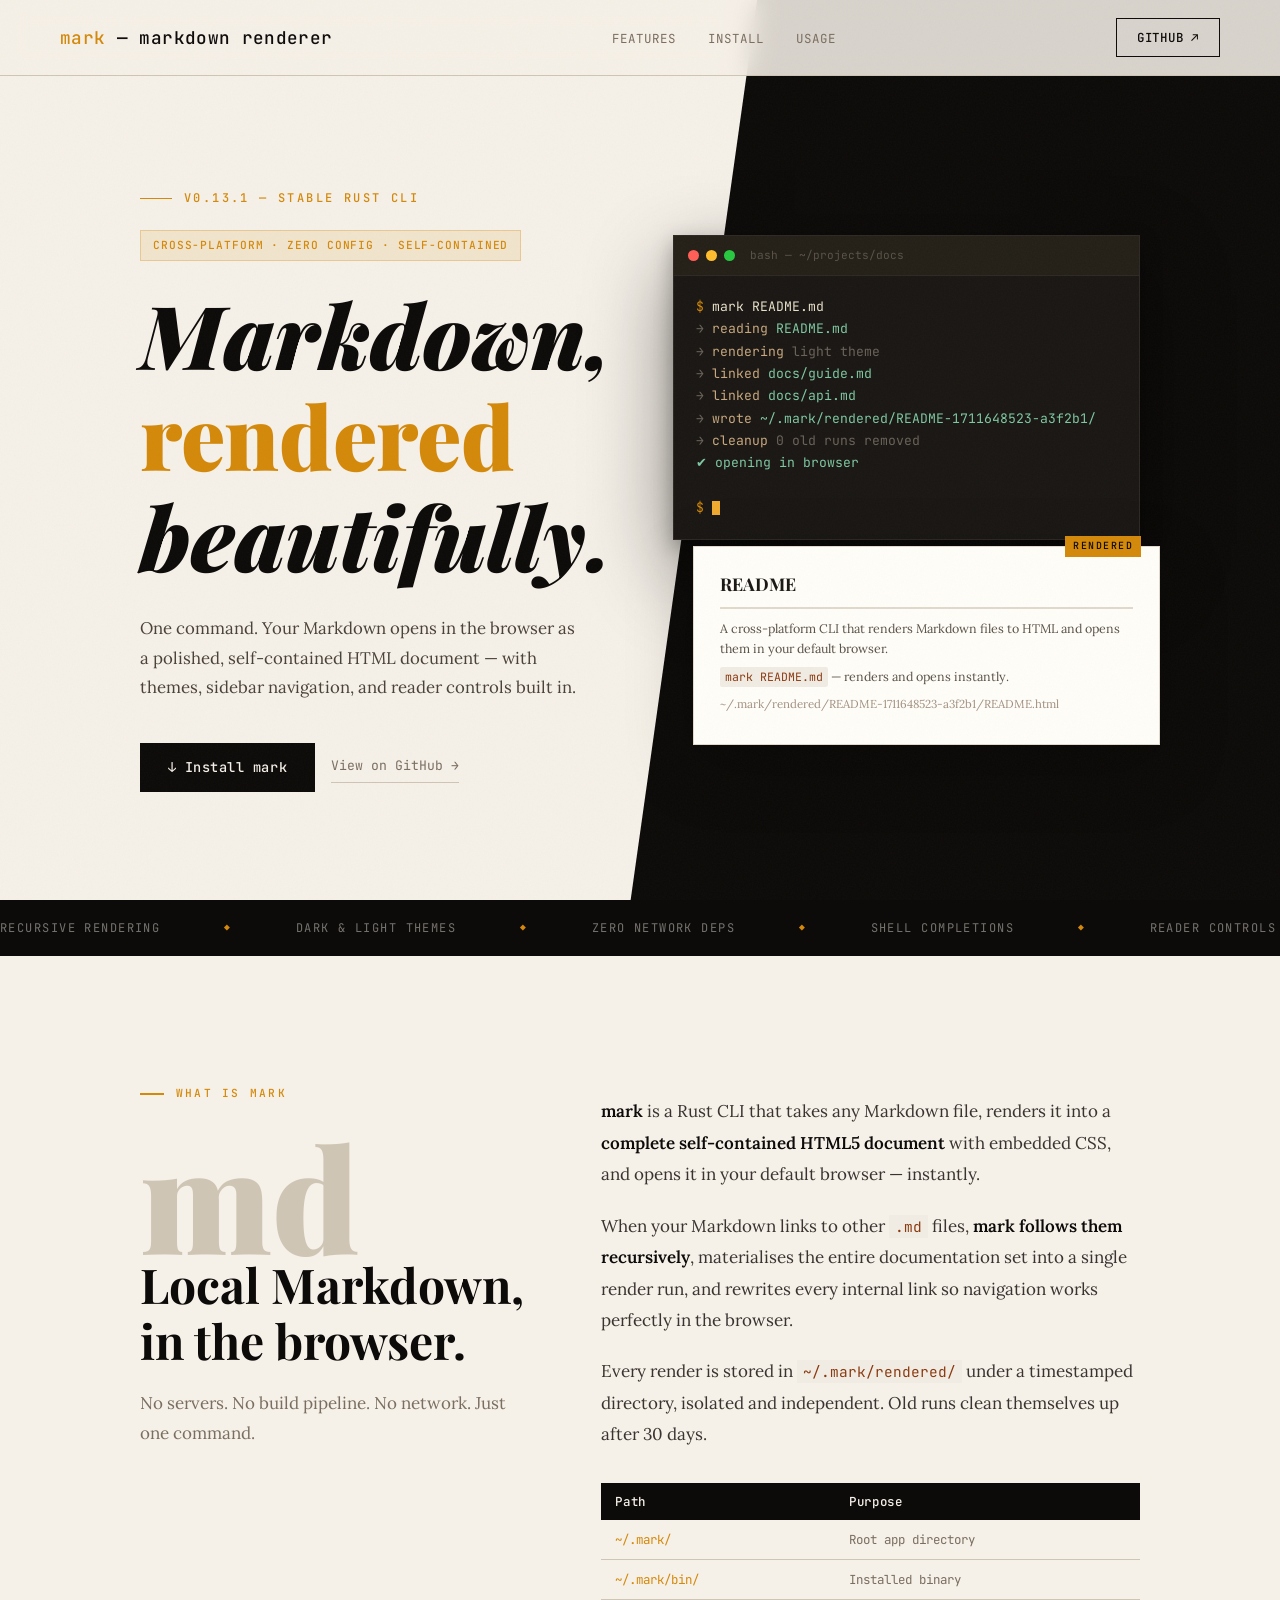
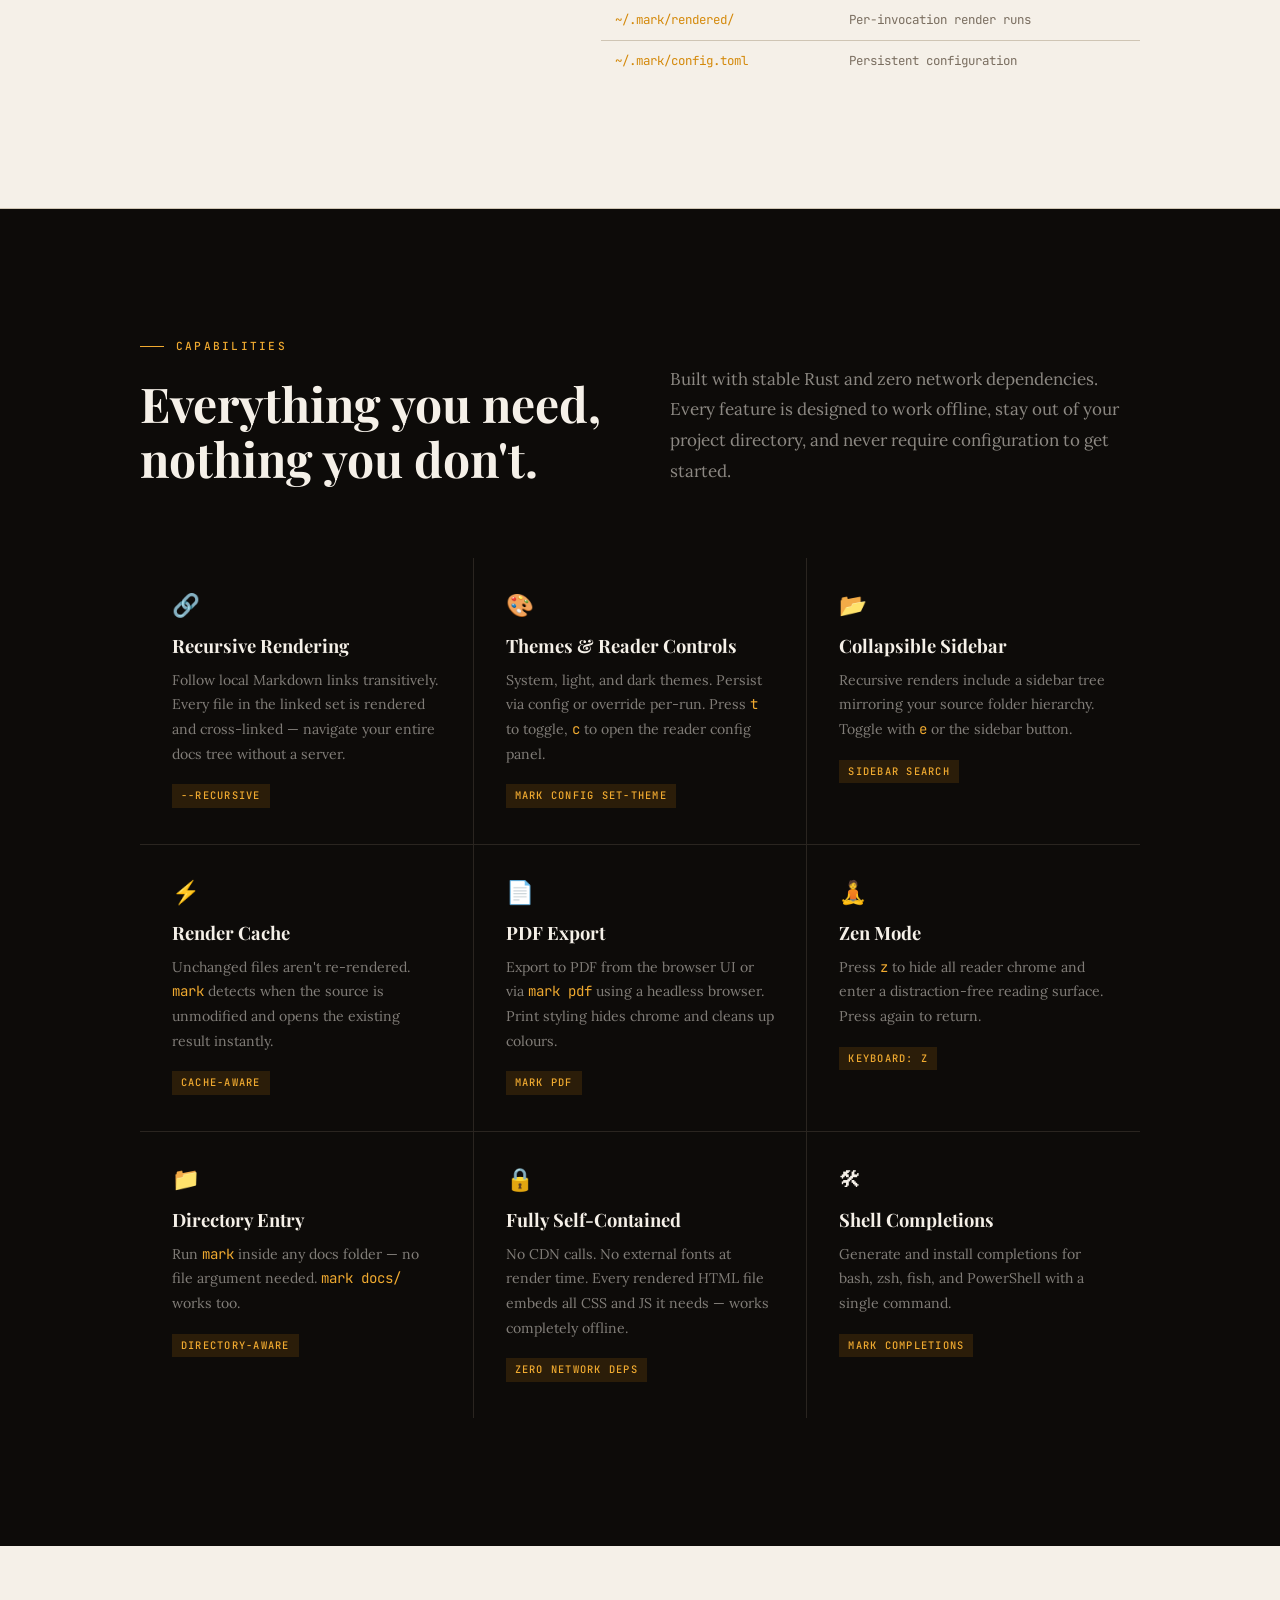
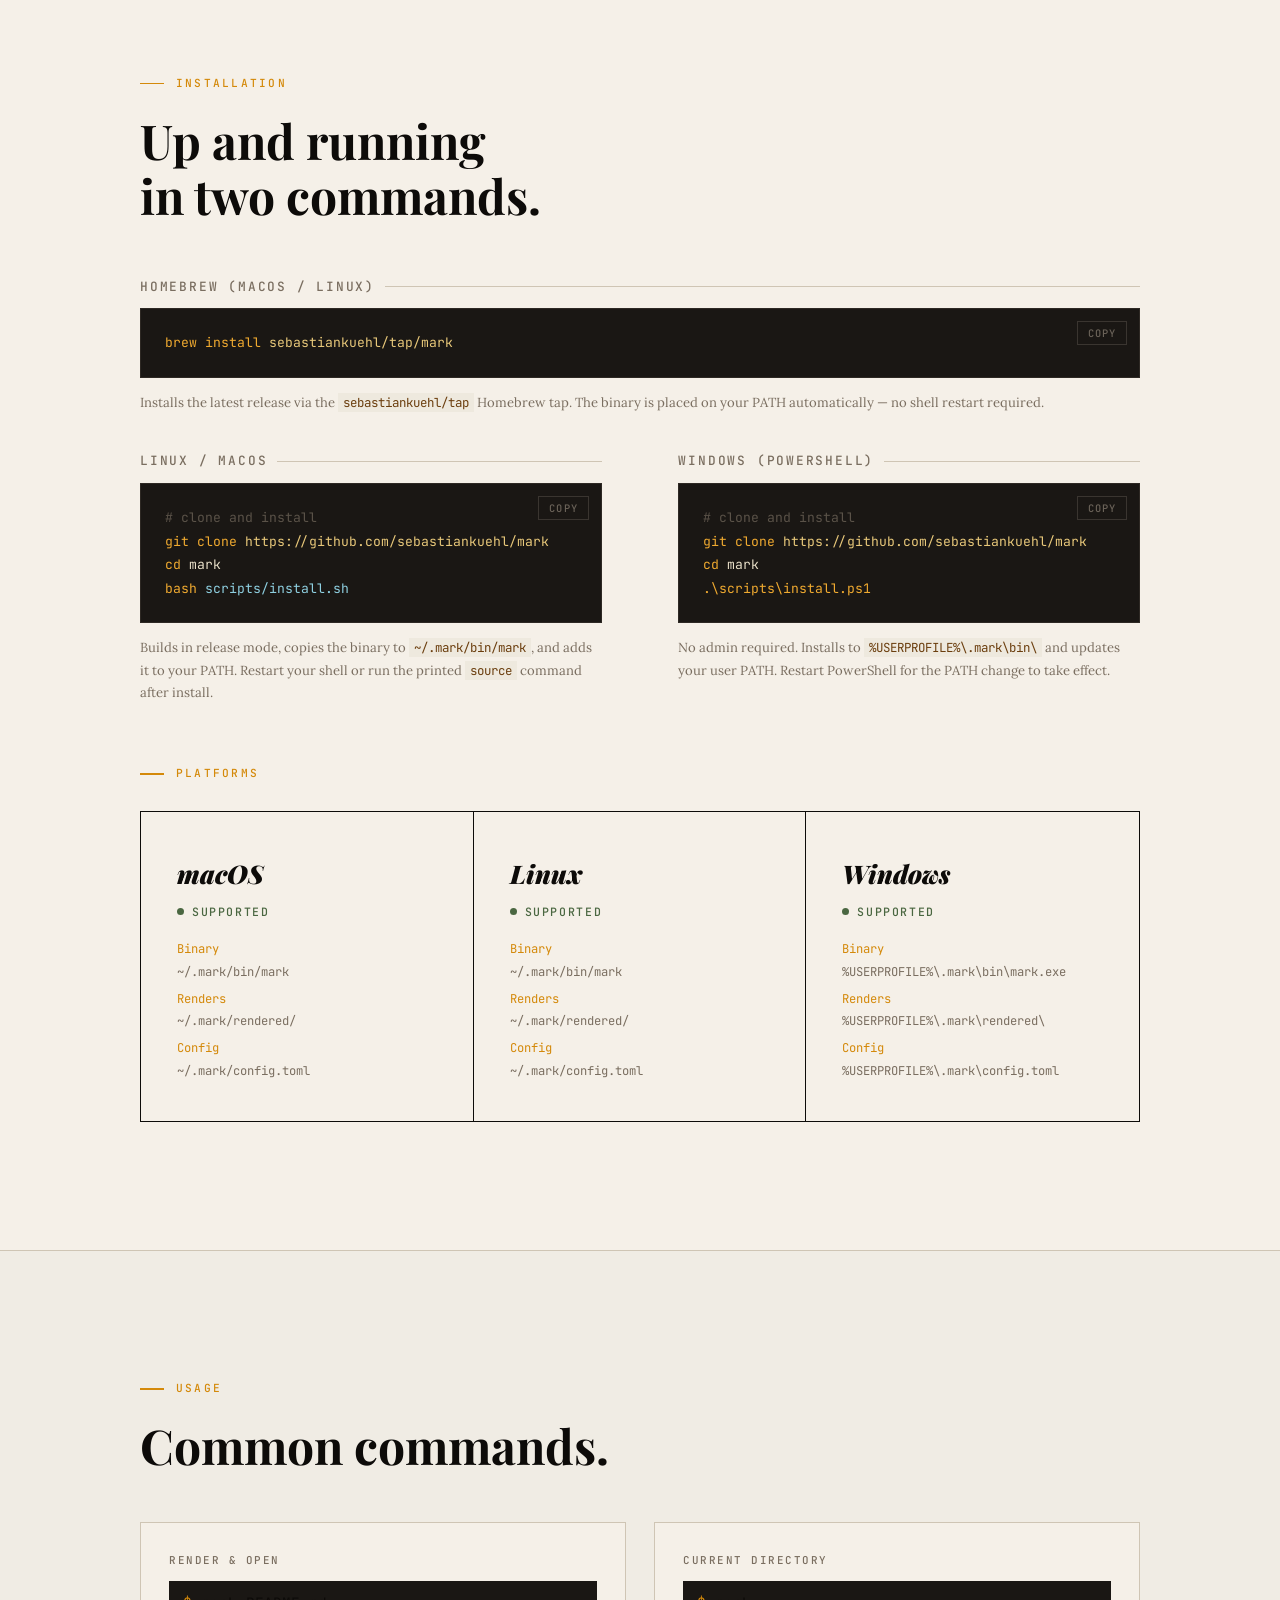
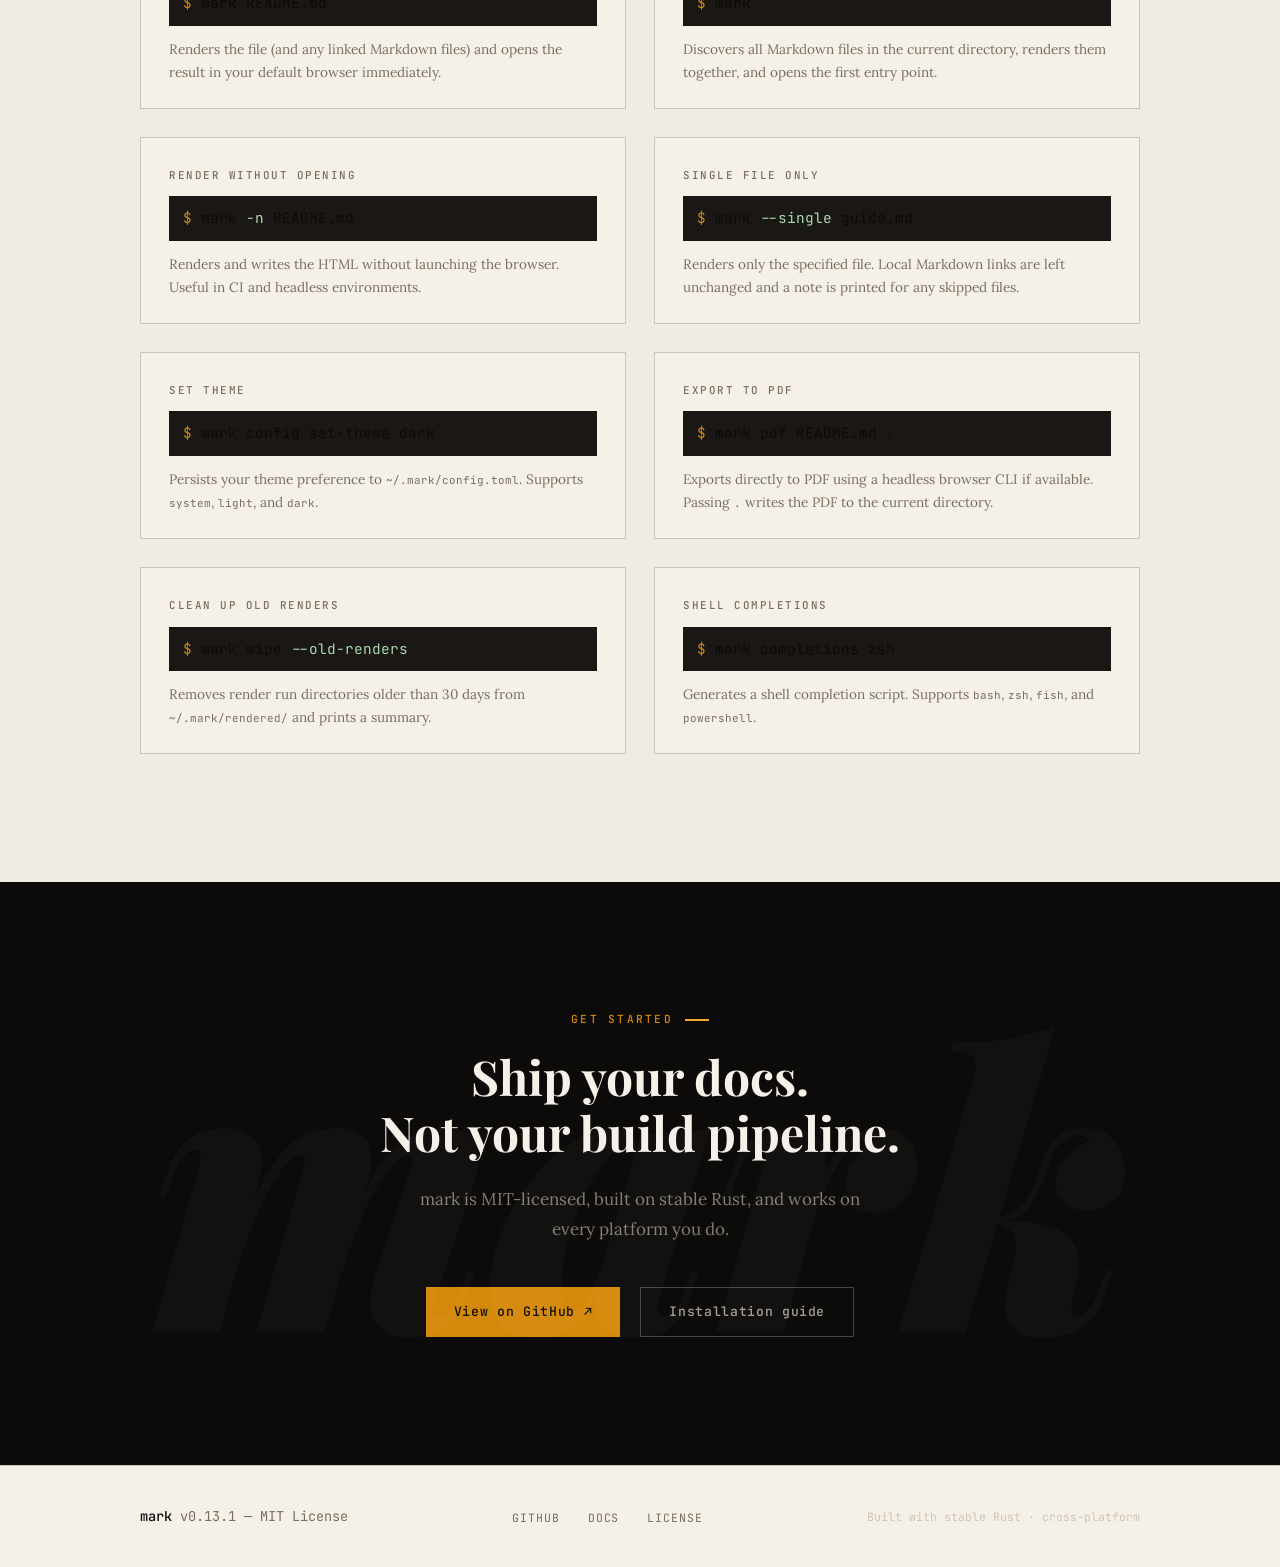
==== index.html @ 4d6d904f "landing: update GitHub username and add Homebrew install option - Replace all nicholasgasior referen" ====
<!DOCTYPE html>
<html lang="en">
<head>
  <meta charset="UTF-8" />
  <meta name="viewport" content="width=device-width, initial-scale=1.0" />
  <title>mark — Markdown rendered beautifully</title>
  <meta name="description" content="A cross-platform CLI that renders Markdown files to self-contained HTML and opens them in your browser. Zero config, zero network, zero friction." />

  <link rel="preconnect" href="https://fonts.googleapis.com" />
  <link rel="preconnect" href="https://fonts.gstatic.com" crossorigin />
  <link href="https://fonts.googleapis.com/css2?family=Playfair+Display:ital,wght@0,400;0,700;0,900;1,400;1,700&family=JetBrains+Mono:wght@300;400;500&family=Lora:ital,wght@0,400;0,500;1,400&display=swap" rel="stylesheet" />

  <style>
    /* ─── Reset & Variables ─────────────────────────────────────── */
    *, *::before, *::after { box-sizing: border-box; margin: 0; padding: 0; }

    :root {
      --ink:      #0d0b09;
      --paper:    #f5f0e8;
      --amber:    #d4890a;
      --amber-lt: #f0aa30;
      --rust:     #c0430c;
      --sage:     #4a6741;
      --muted:    #7a6e60;
      --border:   #cfc5b4;
      --code-bg:  #1a1714;
      --code-fg:  #e8dfc8;

      --font-display: 'Playfair Display', Georgia, serif;
      --font-body:    'Lora', Georgia, serif;
      --font-mono:    'JetBrains Mono', 'Fira Code', monospace;

      --max-w: 1120px;
      --section-gap: clamp(80px, 10vw, 140px);
    }

    html { scroll-behavior: smooth; }

    body {
      background: var(--paper);
      color: var(--ink);
      font-family: var(--font-body);
      font-size: 17px;
      line-height: 1.7;
      overflow-x: hidden;
    }

    /* ─── Grain overlay ─────────────────────────────────────────── */
    body::before {
      content: '';
      position: fixed; inset: 0; z-index: 9999;
      pointer-events: none;
      opacity: .028;
      background-image: url("data:image/svg+xml,%3Csvg xmlns='http://www.w3.org/2000/svg' width='300' height='300'%3E%3Cfilter id='n'%3E%3CfeTurbulence type='fractalNoise' baseFrequency='.65' numOctaves='3' stitchTiles='stitch'/%3E%3C/filter%3E%3Crect width='300' height='300' filter='url(%23n)' opacity='1'/%3E%3C/svg%3E");
      background-repeat: repeat;
    }

    /* ─── Typography ────────────────────────────────────────────── */
    h1,h2,h3,h4 { font-family: var(--font-display); font-weight: 700; line-height: 1.15; }
    h1 { font-size: clamp(3rem, 7vw, 5.5rem); }
    h2 { font-size: clamp(2rem, 4vw, 3rem); }
    h3 { font-size: 1.35rem; font-weight: 700; }

    a { color: var(--amber); text-decoration: none; }
    a:hover { text-decoration: underline; }

    code, pre { font-family: var(--font-mono); }

    /* ─── Layout helpers ────────────────────────────────────────── */
    .container { max-width: var(--max-w); margin: 0 auto; padding: 0 clamp(20px, 5vw, 60px); }
    .section { padding: var(--section-gap) 0; }

    /* ─── NAV ───────────────────────────────────────────────────── */
    nav {
      position: fixed; top: 0; left: 0; right: 0; z-index: 100;
      padding: 18px clamp(20px, 5vw, 60px);
      display: flex; align-items: center; justify-content: space-between;
      background: rgba(245, 240, 232, .88);
      backdrop-filter: blur(12px) saturate(1.4);
      border-bottom: 1px solid var(--border);
      transition: background .3s;
    }

    .nav-brand {
      font-family: var(--font-mono);
      font-size: 1.1rem;
      font-weight: 500;
      color: var(--ink);
      letter-spacing: .02em;
    }
    .nav-brand span { color: var(--amber); }

    .nav-links {
      display: flex; gap: 32px; list-style: none;
    }
    .nav-links a {
      font-family: var(--font-mono);
      font-size: .78rem;
      font-weight: 400;
      color: var(--muted);
      letter-spacing: .08em;
      text-transform: uppercase;
      transition: color .2s;
    }
    .nav-links a:hover { color: var(--ink); text-decoration: none; }

    .nav-cta {
      font-family: var(--font-mono);
      font-size: .78rem;
      font-weight: 500;
      letter-spacing: .06em;
      text-transform: uppercase;
      padding: 8px 20px;
      border: 1.5px solid var(--ink);
      color: var(--ink);
      transition: background .2s, color .2s;
    }
    .nav-cta:hover { background: var(--ink); color: var(--paper); text-decoration: none; }

    /* ─── HERO ──────────────────────────────────────────────────── */
    .hero {
      min-height: 100svh;
      padding-top: 80px;
      display: grid;
      align-items: center;
      position: relative;
      overflow: hidden;
    }

    /* diagonal ink bleed */
    .hero::after {
      content: '';
      position: absolute;
      right: -120px; top: -60px;
      width: 55vw; height: 110%;
      background: var(--ink);
      transform: skewX(-8deg);
      z-index: 0;
    }

    .hero-inner {
      position: relative; z-index: 1;
      display: grid;
      grid-template-columns: 1fr 1fr;
      gap: 60px;
      align-items: center;
    }

    .hero-text { padding: clamp(40px, 6vw, 80px) 0; }

    .hero-eyebrow {
      font-family: var(--font-mono);
      font-size: .75rem;
      font-weight: 500;
      letter-spacing: .2em;
      text-transform: uppercase;
      color: var(--amber);
      margin-bottom: 20px;
      display: flex; align-items: center; gap: 12px;
    }
    .hero-eyebrow::before {
      content: '';
      display: block; width: 32px; height: 1.5px;
      background: var(--amber);
    }

    .hero-title {
      font-weight: 900;
      font-style: italic;
      margin-bottom: 28px;
    }
    .hero-title .accent { color: var(--amber); font-style: normal; }

    .hero-sub {
      font-size: 1.05rem;
      color: #4a4238;
      max-width: 440px;
      margin-bottom: 40px;
      line-height: 1.75;
    }

    .hero-actions { display: flex; gap: 16px; align-items: center; flex-wrap: wrap; }

    .btn-primary {
      display: inline-flex; align-items: center; gap: 8px;
      font-family: var(--font-mono);
      font-size: .85rem;
      font-weight: 500;
      letter-spacing: .04em;
      padding: 13px 28px;
      background: var(--ink);
      color: var(--paper);
      border: none;
      cursor: pointer;
      transition: background .2s, transform .15s;
      text-decoration: none;
    }
    .btn-primary:hover { background: #2a2420; transform: translateY(-1px); text-decoration: none; }

    .btn-secondary {
      font-family: var(--font-mono);
      font-size: .82rem;
      color: var(--muted);
      padding: 4px 0;
      border-bottom: 1px solid var(--border);
      transition: color .2s, border-color .2s;
      text-decoration: none;
    }
    .btn-secondary:hover { color: var(--ink); border-color: var(--ink); text-decoration: none; }

    /* ─── Terminal window ───────────────────────────────────────── */
    .hero-terminal {
      position: relative; z-index: 1;
      display: flex; flex-direction: column;
      gap: 16px;
    }

    .terminal {
      background: var(--code-bg);
      border: 1px solid #2e2924;
      box-shadow: 0 32px 80px rgba(0,0,0,.45), 0 8px 20px rgba(0,0,0,.3);
      overflow: hidden;
    }

    .terminal-bar {
      display: flex; align-items: center; gap: 7px;
      padding: 10px 14px;
      background: #242018;
      border-bottom: 1px solid #2e2924;
    }
    .terminal-dot {
      width: 11px; height: 11px; border-radius: 50%;
    }
    .terminal-dot:nth-child(1) { background: #ff5f57; }
    .terminal-dot:nth-child(2) { background: #febc2e; }
    .terminal-dot:nth-child(3) { background: #28c840; }
    .terminal-title {
      font-family: var(--font-mono);
      font-size: .7rem;
      color: #5a5248;
      margin-left: 8px;
    }

    .terminal-body {
      padding: 20px 22px;
      font-family: var(--font-mono);
      font-size: .82rem;
      line-height: 1.7;
      color: var(--code-fg);
      min-height: 180px;
    }

    .t-prompt { color: var(--amber); }
    .t-cmd    { color: #e8dfc8; }
    .t-path   { color: #7ec8a0; }
    .t-muted  { color: #6a6258; }
    .t-success { color: #7ec8a0; }
    .t-label  { color: #c8a87e; }

    /* typing cursor */
    .cursor {
      display: inline-block;
      width: 8px; height: 14px;
      background: var(--amber-lt);
      vertical-align: middle;
      animation: blink 1.1s step-end infinite;
    }
    @keyframes blink { 0%,100% { opacity: 1; } 50% { opacity: 0; } }

    /* typed text animation */
    .typed-text { overflow: hidden; white-space: nowrap; }
    .line { opacity: 0; animation: fadeLine .35s ease forwards; }

    @keyframes fadeLine {
      from { opacity: 0; transform: translateY(4px); }
      to   { opacity: 1; transform: translateY(0); }
    }

    /* staggered output lines */
    .line:nth-child(1)  { animation-delay: .4s; }
    .line:nth-child(2)  { animation-delay: .9s; }
    .line:nth-child(3)  { animation-delay: 1.5s; }
    .line:nth-child(4)  { animation-delay: 2.0s; }
    .line:nth-child(5)  { animation-delay: 2.5s; }
    .line:nth-child(6)  { animation-delay: 3.1s; }
    .line:nth-child(7)  { animation-delay: 3.6s; }
    .line:nth-child(8)  { animation-delay: 4.0s; }
    .line:nth-child(9)  { animation-delay: 4.5s; }
    .line:nth-child(10) { animation-delay: 5.0s; }

    /* mini rendered preview */
    .preview-card {
      background: #fffdf8;
      border: 1px solid #e0d9cc;
      padding: 22px 26px;
      box-shadow: 0 20px 60px rgba(0,0,0,.25);
      position: relative;
      margin-top: -10px;
      transform: translateX(20px);
    }
    .preview-card::before {
      content: 'RENDERED';
      position: absolute;
      top: -11px; right: 18px;
      font-family: var(--font-mono);
      font-size: .62rem;
      font-weight: 500;
      letter-spacing: .15em;
      background: var(--amber);
      color: var(--ink);
      padding: 2px 8px;
    }
    .preview-h1 { font-family: var(--font-display); font-size: 1.1rem; font-weight: 700; color: #1a1714; border-bottom: 2px solid #e0d9cc; padding-bottom: 8px; margin-bottom: 10px; }
    .preview-p  { font-size: .78rem; color: #5a5248; line-height: 1.6; margin-bottom: 8px; }
    .preview-code { display: inline-block; background: #f0ece4; font-family: var(--font-mono); font-size: .72rem; padding: 1px 5px; color: #8b3a0f; border-radius: 2px; }

    /* ─── BELT ──────────────────────────────────────────────────── */
    .belt {
      background: var(--ink);
      color: var(--paper);
      padding: 18px 0;
      overflow: hidden;
    }
    .belt-track {
      display: flex; gap: 64px;
      animation: scroll 28s linear infinite;
      width: max-content;
    }
    @keyframes scroll { from { transform: translateX(0); } to { transform: translateX(-50%); } }

    .belt-item {
      font-family: var(--font-mono);
      font-size: .75rem;
      font-weight: 400;
      letter-spacing: .12em;
      text-transform: uppercase;
      color: rgba(245,240,232,.45);
      white-space: nowrap;
      display: flex; align-items: center; gap: 64px;
    }
    .belt-item::after {
      content: '◆';
      color: var(--amber);
      font-size: .6rem;
    }

    /* ─── ABOUT ─────────────────────────────────────────────────── */
    .about-grid {
      display: grid;
      grid-template-columns: 5fr 7fr;
      gap: clamp(40px, 6vw, 100px);
      align-items: start;
    }

    .section-label {
      font-family: var(--font-mono);
      font-size: .7rem;
      font-weight: 500;
      letter-spacing: .2em;
      text-transform: uppercase;
      color: var(--amber);
      margin-bottom: 20px;
      display: flex; align-items: center; gap: 12px;
    }
    .section-label::before {
      content: '';
      display: block; width: 24px; height: 1.5px;
      background: var(--amber);
    }

    .about-left .big-number {
      font-family: var(--font-display);
      font-size: clamp(5rem, 12vw, 9rem);
      font-weight: 900;
      line-height: 1;
      color: var(--border);
      margin-bottom: -10px;
    }
    .about-left h2 { margin-bottom: 20px; }
    .about-left p { color: var(--muted); line-height: 1.8; }

    .about-right { padding-top: 12px; }
    .about-right p { margin-bottom: 20px; color: #3a3330; line-height: 1.85; }
    .about-right p:last-child { margin-bottom: 0; }

    .about-right strong { color: var(--ink); font-weight: 600; }

    .paths-table {
      width: 100%;
      border-collapse: collapse;
      font-family: var(--font-mono);
      font-size: .78rem;
      margin-top: 32px;
    }
    .paths-table th {
      text-align: left;
      padding: 8px 14px;
      background: var(--ink);
      color: var(--paper);
      font-weight: 500;
      letter-spacing: .05em;
    }
    .paths-table td {
      padding: 9px 14px;
      border-bottom: 1px solid var(--border);
      color: var(--muted);
    }
    .paths-table td:first-child { color: var(--amber); }
    .paths-table tr:last-child td { border-bottom: none; }

    /* ─── FEATURES ──────────────────────────────────────────────── */
    #features { background: var(--ink); color: var(--paper); }

    #features .section-label { color: var(--amber-lt); }
    #features .section-label::before { background: var(--amber-lt); }

    .features-header {
      display: grid;
      grid-template-columns: 1fr 1fr;
      gap: 60px;
      align-items: end;
      margin-bottom: 72px;
    }
    .features-header h2 { color: var(--paper); }
    .features-header p { color: rgba(245,240,232,.55); line-height: 1.8; }

    .features-grid {
      display: grid;
      grid-template-columns: repeat(3, 1fr);
      gap: 1px;
      background: #2a2520;
    }

    .feature-card {
      background: var(--ink);
      padding: 36px 32px;
      position: relative;
      transition: background .2s;
      cursor: default;
    }
    .feature-card:hover { background: #1a1510; }

    .feature-icon {
      font-size: 1.4rem;
      margin-bottom: 18px;
      display: block;
      line-height: 1;
    }

    .feature-card h3 {
      font-family: var(--font-display);
      font-size: 1.15rem;
      font-weight: 700;
      color: var(--paper);
      margin-bottom: 12px;
    }

    .feature-card p {
      font-size: .88rem;
      color: rgba(245,240,232,.5);
      line-height: 1.75;
    }

    .feature-card .tag {
      display: inline-block;
      margin-top: 18px;
      font-family: var(--font-mono);
      font-size: .65rem;
      font-weight: 500;
      letter-spacing: .12em;
      text-transform: uppercase;
      padding: 3px 9px;
      background: rgba(212, 137, 10, .15);
      color: var(--amber-lt);
    }

    /* ─── INSTALL ───────────────────────────────────────────────── */
    .install-grid {
      display: grid;
      grid-template-columns: 1fr 1fr;
      gap: clamp(40px, 6vw, 80px);
    }

    .install-block h3 {
      font-family: var(--font-mono);
      font-size: .8rem;
      font-weight: 500;
      letter-spacing: .14em;
      text-transform: uppercase;
      color: var(--muted);
      margin-bottom: 14px;
      display: flex; align-items: center; gap: 10px;
    }
    .install-block h3::after {
      content: '';
      flex: 1; height: 1px;
      background: var(--border);
    }

    .code-block {
      background: var(--code-bg);
      border: 1px solid #2e2924;
      padding: 22px 24px;
      overflow-x: auto;
      position: relative;
    }

    .code-block pre {
      font-size: .82rem;
      line-height: 1.8;
      color: var(--code-fg);
    }

    .code-block .cb-comment { color: #5a5248; }
    .code-block .cb-cmd     { color: var(--amber-lt); }
    .code-block .cb-flag    { color: #a8d8b0; }
    .code-block .cb-path    { color: #8ecfe0; }
    .code-block .cb-str     { color: #e8c87a; }

    .copy-btn {
      position: absolute;
      top: 12px; right: 12px;
      font-family: var(--font-mono);
      font-size: .65rem;
      font-weight: 500;
      letter-spacing: .1em;
      text-transform: uppercase;
      padding: 4px 10px;
      background: transparent;
      border: 1px solid #3a3530;
      color: #6a6258;
      cursor: pointer;
      transition: border-color .2s, color .2s;
    }
    .copy-btn:hover { border-color: var(--amber); color: var(--amber-lt); }
    .copy-btn.copied { border-color: #7ec8a0; color: #7ec8a0; }

    .install-note {
      margin-top: 14px;
      font-size: .82rem;
      color: var(--muted);
      line-height: 1.7;
    }
    .install-note code { background: #eee9de; padding: 1px 5px; font-size: .78rem; color: #6b3e0e; }

    /* ─── USAGE ─────────────────────────────────────────────────── */
    #usage { background: #f0ece4; }

    .usage-grid {
      display: grid;
      grid-template-columns: repeat(2, 1fr);
      gap: 28px;
    }

    .usage-card {
      background: var(--paper);
      border: 1px solid var(--border);
      padding: 28px 28px 24px;
    }

    .usage-card .usage-label {
      font-family: var(--font-mono);
      font-size: .68rem;
      font-weight: 500;
      letter-spacing: .14em;
      text-transform: uppercase;
      color: var(--muted);
      margin-bottom: 12px;
    }

    .usage-card .cmd {
      font-family: var(--font-mono);
      font-size: .9rem;
      color: var(--ink);
      background: var(--code-bg);
      padding: 10px 14px;
      margin-bottom: 12px;
      display: block;
    }
    .usage-card .cmd .prompt { color: var(--amber); }
    .usage-card .cmd .flag   { color: #a8d8b0; }

    .usage-card p {
      font-size: .85rem;
      color: var(--muted);
      line-height: 1.7;
    }

    /* ─── PLATFORM ──────────────────────────────────────────────── */
    .platforms {
      display: grid;
      grid-template-columns: repeat(3, 1fr);
      gap: 0;
      border: 1.5px solid var(--ink);
    }

    .platform-cell {
      padding: 40px 36px;
      border-right: 1.5px solid var(--ink);
      position: relative;
    }
    .platform-cell:last-child { border-right: none; }

    .platform-os {
      font-family: var(--font-display);
      font-size: 1.6rem;
      font-weight: 900;
      font-style: italic;
      color: var(--ink);
      margin-bottom: 6px;
    }

    .platform-status {
      font-family: var(--font-mono);
      font-size: .72rem;
      font-weight: 500;
      letter-spacing: .14em;
      text-transform: uppercase;
      color: var(--sage);
      display: flex; align-items: center; gap: 8px;
      margin-bottom: 18px;
    }
    .platform-status::before {
      content: '';
      width: 7px; height: 7px; border-radius: 50%;
      background: var(--sage);
      flex-shrink: 0;
    }

    .platform-path {
      font-family: var(--font-mono);
      font-size: .76rem;
      color: var(--muted);
      line-height: 1.7;
    }
    .platform-path span { display: block; color: var(--amber); margin-bottom: 2px; }

    /* ─── CTA ───────────────────────────────────────────────────── */
    .cta-section {
      background: var(--ink);
      color: var(--paper);
      text-align: center;
      padding: var(--section-gap) 0;
      position: relative;
      overflow: hidden;
    }

    .cta-section::before {
      content: 'mark';
      position: absolute;
      font-family: var(--font-display);
      font-size: 30vw;
      font-weight: 900;
      font-style: italic;
      color: rgba(255,255,255,.025);
      top: 50%; left: 50%;
      transform: translate(-50%, -50%);
      white-space: nowrap;
      pointer-events: none;
    }

    .cta-section .section-label { justify-content: center; }
    .cta-section .section-label::before { display: none; }
    .cta-section .section-label::after {
      content: '';
      display: block; width: 24px; height: 1.5px;
      background: var(--amber-lt);
    }

    .cta-section h2 {
      color: var(--paper);
      margin: 20px auto 24px;
      max-width: 700px;
    }

    .cta-section p {
      color: rgba(245,240,232,.5);
      max-width: 480px;
      margin: 0 auto 42px;
      line-height: 1.8;
    }

    .cta-buttons { display: flex; justify-content: center; gap: 20px; flex-wrap: wrap; }

    .btn-outline-lt {
      display: inline-flex; align-items: center; gap: 8px;
      font-family: var(--font-mono);
      font-size: .82rem;
      font-weight: 500;
      letter-spacing: .05em;
      padding: 13px 28px;
      border: 1.5px solid rgba(245,240,232,.25);
      color: rgba(245,240,232,.65);
      transition: border-color .2s, color .2s;
      text-decoration: none;
    }
    .btn-outline-lt:hover { border-color: var(--paper); color: var(--paper); text-decoration: none; }

    .btn-amber {
      display: inline-flex; align-items: center; gap: 8px;
      font-family: var(--font-mono);
      font-size: .82rem;
      font-weight: 500;
      letter-spacing: .05em;
      padding: 13px 28px;
      background: var(--amber);
      color: var(--ink);
      transition: background .2s;
      text-decoration: none;
    }
    .btn-amber:hover { background: var(--amber-lt); text-decoration: none; }

    /* ─── FOOTER ────────────────────────────────────────────────── */
    footer {
      border-top: 1px solid var(--border);
      padding: 36px 0;
    }

    .footer-inner {
      display: flex; align-items: center; justify-content: space-between;
      flex-wrap: wrap; gap: 16px;
    }

    .footer-brand {
      font-family: var(--font-mono);
      font-size: .85rem;
      color: var(--muted);
    }
    .footer-brand strong {
      color: var(--ink); font-weight: 500;
    }

    .footer-links {
      display: flex; gap: 28px; list-style: none;
    }
    .footer-links a {
      font-family: var(--font-mono);
      font-size: .72rem;
      color: var(--muted);
      letter-spacing: .08em;
      text-transform: uppercase;
      transition: color .2s;
    }
    .footer-links a:hover { color: var(--ink); text-decoration: none; }

    .footer-meta {
      font-family: var(--font-mono);
      font-size: .72rem;
      color: var(--border);
    }

    /* ─── Version badge ─────────────────────────────────────────── */
    .version-badge {
      display: inline-flex; align-items: center; gap: 6px;
      font-family: var(--font-mono);
      font-size: .7rem;
      font-weight: 500;
      letter-spacing: .08em;
      text-transform: uppercase;
      padding: 5px 12px;
      background: rgba(212, 137, 10, .12);
      border: 1px solid rgba(212, 137, 10, .3);
      color: var(--amber);
      margin-bottom: 22px;
      display: inline-block;
    }

    /* ─── Divider ───────────────────────────────────────────────── */
    .section-divider {
      border: none;
      border-top: 1px solid var(--border);
      margin: 0;
    }

    /* ─── Scroll animations ─────────────────────────────────────── */
    .reveal {
      opacity: 0;
      transform: translateY(28px);
      transition: opacity .65s ease, transform .65s ease;
    }
    .reveal.visible {
      opacity: 1;
      transform: none;
    }

    /* ─── Responsive ────────────────────────────────────────────── */
    @media (max-width: 900px) {
      .hero::after { display: none; }
      .hero-inner { grid-template-columns: 1fr; }
      .hero-terminal { order: -1; }
      .features-header { grid-template-columns: 1fr; }
      .features-grid { grid-template-columns: 1fr 1fr; }
      .install-grid { grid-template-columns: 1fr; }
      .usage-grid { grid-template-columns: 1fr; }
      .platforms { grid-template-columns: 1fr; }
      .platform-cell { border-right: none; border-bottom: 1.5px solid var(--ink); }
      .platform-cell:last-child { border-bottom: none; }
      .about-grid { grid-template-columns: 1fr; }
      .footer-inner { flex-direction: column; align-items: flex-start; }
    }
    @media (max-width: 640px) {
      .features-grid { grid-template-columns: 1fr; }
      .nav-links { display: none; }
      .hero-title { font-style: normal; }
    }
  </style>
</head>

<body>

  <!-- NAV -->
  <nav>
    <div class="nav-brand"><span>mark</span> — markdown renderer</div>
    <ul class="nav-links">
      <li><a href="#features">Features</a></li>
      <li><a href="#install">Install</a></li>
      <li><a href="#usage">Usage</a></li>
    </ul>
    <a href="https://github.com/sebastiankuehl/mark" class="nav-cta">GitHub ↗</a>
  </nav>

  <!-- HERO -->
  <header class="hero">
    <div class="container">
      <div class="hero-inner">

        <div class="hero-text">
          <div class="hero-eyebrow">v0.13.1 — stable rust cli</div>
          <div class="version-badge">cross-platform · zero config · self-contained</div>
          <h1 class="hero-title">
            Markdown,<br/>
            <span class="accent">rendered</span><br/>
            beautifully.
          </h1>
          <p class="hero-sub">
            One command. Your Markdown opens in the browser as a polished, self-contained HTML document — with themes, sidebar navigation, and reader controls built in.
          </p>
          <div class="hero-actions">
            <a href="#install" class="btn-primary">
              <span>↓</span> Install mark
            </a>
            <a href="https://github.com/sebastiankuehl/mark" class="btn-secondary">View on GitHub →</a>
          </div>
        </div>

        <div class="hero-terminal">
          <div class="terminal">
            <div class="terminal-bar">
              <div class="terminal-dot"></div>
              <div class="terminal-dot"></div>
              <div class="terminal-dot"></div>
              <span class="terminal-title">bash — ~/projects/docs</span>
            </div>
            <div class="terminal-body">
              <div class="line"><span class="t-prompt">$</span> <span class="t-cmd">mark README.md</span></div>
              <div class="line"><span class="t-muted">  →</span> <span class="t-label">reading</span>  <span class="t-path">README.md</span></div>
              <div class="line"><span class="t-muted">  →</span> <span class="t-label">rendering</span> <span class="t-muted">light theme</span></div>
              <div class="line"><span class="t-muted">  →</span> <span class="t-label">linked</span>   <span class="t-path">docs/guide.md</span></div>
              <div class="line"><span class="t-muted">  →</span> <span class="t-label">linked</span>   <span class="t-path">docs/api.md</span></div>
              <div class="line"><span class="t-muted">  →</span> <span class="t-label">wrote</span>    <span class="t-path">~/.mark/rendered/README-1711648523-a3f2b1/</span></div>
              <div class="line"><span class="t-muted">  →</span> <span class="t-label">cleanup</span>  <span class="t-muted">0 old runs removed</span></div>
              <div class="line"><span class="t-success">  ✔ opening in browser</span></div>
              <div class="line">&nbsp;</div>
              <div class="line"><span class="t-prompt">$</span> <span class="cursor"></span></div>
            </div>
          </div>

          <div class="preview-card">
            <div class="preview-h1">README</div>
            <div class="preview-p">A cross-platform CLI that renders Markdown files to HTML and opens them in your default browser.</div>
            <div class="preview-p"><span class="preview-code">mark README.md</span> — renders and opens instantly.</div>
            <div class="preview-p" style="color:#a09080;font-size:.72rem;">~/.mark/rendered/README-1711648523-a3f2b1/README.html</div>
          </div>
        </div>

      </div>
    </div>
  </header>

  <!-- BELT -->
  <div class="belt" aria-hidden="true">
    <div class="belt-track">
      <span class="belt-item">Recursive rendering</span>
      <span class="belt-item">Dark &amp; light themes</span>
      <span class="belt-item">Zero network deps</span>
      <span class="belt-item">Shell completions</span>
      <span class="belt-item">Reader controls</span>
      <span class="belt-item">PDF export</span>
      <span class="belt-item">Sidebar navigation</span>
      <span class="belt-item">Render cache</span>
      <span class="belt-item">Zen mode</span>
      <span class="belt-item">Linux · macOS · Windows</span>
      <!-- duplicate for seamless loop -->
      <span class="belt-item">Recursive rendering</span>
      <span class="belt-item">Dark &amp; light themes</span>
      <span class="belt-item">Zero network deps</span>
      <span class="belt-item">Shell completions</span>
      <span class="belt-item">Reader controls</span>
      <span class="belt-item">PDF export</span>
      <span class="belt-item">Sidebar navigation</span>
      <span class="belt-item">Render cache</span>
      <span class="belt-item">Zen mode</span>
      <span class="belt-item">Linux · macOS · Windows</span>
    </div>
  </div>

  <!-- ABOUT -->
  <section class="section">
    <div class="container">
      <div class="about-grid reveal">
        <div class="about-left">
          <div class="section-label">What is mark</div>
          <div class="big-number">md</div>
          <h2>Local Markdown,<br/>in the browser.</h2>
          <p>No servers. No build pipeline. No network. Just one command.</p>
        </div>
        <div class="about-right">
          <p>
            <strong>mark</strong> is a Rust CLI that takes any Markdown file, renders it into a <strong>complete self-contained HTML5 document</strong> with embedded CSS, and opens it in your default browser — instantly.
          </p>
          <p>
            When your Markdown links to other <code style="background:#f0ece4;padding:2px 6px;font-family:var(--font-mono);font-size:.85em;color:#8b3a0f;">.md</code> files, <strong>mark follows them recursively</strong>, materialises the entire documentation set into a single render run, and rewrites every internal link so navigation works perfectly in the browser.
          </p>
          <p>
            Every render is stored in <code style="background:#f0ece4;padding:2px 6px;font-family:var(--font-mono);font-size:.85em;color:#8b3a0f;">~/.mark/rendered/</code> under a timestamped directory, isolated and independent. Old runs clean themselves up after 30 days.
          </p>

          <table class="paths-table" style="margin-top:32px;">
            <thead>
              <tr><th>Path</th><th>Purpose</th></tr>
            </thead>
            <tbody>
              <tr><td>~/.mark/</td><td>Root app directory</td></tr>
              <tr><td>~/.mark/bin/</td><td>Installed binary</td></tr>
              <tr><td>~/.mark/rendered/</td><td>Per-invocation render runs</td></tr>
              <tr><td>~/.mark/config.toml</td><td>Persistent configuration</td></tr>
            </tbody>
          </table>
        </div>
      </div>
    </div>
  </section>

  <hr class="section-divider" />

  <!-- FEATURES -->
  <section class="section" id="features">
    <div class="container">
      <div class="features-header reveal">
        <div>
          <div class="section-label">Capabilities</div>
          <h2>Everything you need,<br/>nothing you don't.</h2>
        </div>
        <p>
          Built with stable Rust and zero network dependencies. Every feature is designed to work offline, stay out of your project directory, and never require configuration to get started.
        </p>
      </div>

      <div class="features-grid reveal">
        <div class="feature-card">
          <span class="feature-icon">🔗</span>
          <h3>Recursive Rendering</h3>
          <p>Follow local Markdown links transitively. Every file in the linked set is rendered and cross-linked — navigate your entire docs tree without a server.</p>
          <span class="tag">--recursive</span>
        </div>
        <div class="feature-card">
          <span class="feature-icon">🎨</span>
          <h3>Themes &amp; Reader Controls</h3>
          <p>System, light, and dark themes. Persist via config or override per-run. Press <code style="color:var(--amber-lt);font-family:var(--font-mono);">t</code> to toggle, <code style="color:var(--amber-lt);font-family:var(--font-mono);">c</code> to open the reader config panel.</p>
          <span class="tag">mark config set-theme</span>
        </div>
        <div class="feature-card">
          <span class="feature-icon">📂</span>
          <h3>Collapsible Sidebar</h3>
          <p>Recursive renders include a sidebar tree mirroring your source folder hierarchy. Toggle with <code style="color:var(--amber-lt);font-family:var(--font-mono);">e</code> or the sidebar button.</p>
          <span class="tag">sidebar search</span>
        </div>
        <div class="feature-card">
          <span class="feature-icon">⚡</span>
          <h3>Render Cache</h3>
          <p>Unchanged files aren't re-rendered. <code style="color:var(--amber-lt);font-family:var(--font-mono);">mark</code> detects when the source is unmodified and opens the existing result instantly.</p>
          <span class="tag">cache-aware</span>
        </div>
        <div class="feature-card">
          <span class="feature-icon">📄</span>
          <h3>PDF Export</h3>
          <p>Export to PDF from the browser UI or via <code style="color:var(--amber-lt);font-family:var(--font-mono);">mark pdf</code> using a headless browser. Print styling hides chrome and cleans up colours.</p>
          <span class="tag">mark pdf</span>
        </div>
        <div class="feature-card">
          <span class="feature-icon">🧘</span>
          <h3>Zen Mode</h3>
          <p>Press <code style="color:var(--amber-lt);font-family:var(--font-mono);">z</code> to hide all reader chrome and enter a distraction-free reading surface. Press again to return.</p>
          <span class="tag">keyboard: z</span>
        </div>
        <div class="feature-card">
          <span class="feature-icon">📁</span>
          <h3>Directory Entry</h3>
          <p>Run <code style="color:var(--amber-lt);font-family:var(--font-mono);">mark</code> inside any docs folder — no file argument needed. <code style="color:var(--amber-lt);font-family:var(--font-mono);">mark docs/</code> works too.</p>
          <span class="tag">directory-aware</span>
        </div>
        <div class="feature-card">
          <span class="feature-icon">🔒</span>
          <h3>Fully Self-Contained</h3>
          <p>No CDN calls. No external fonts at render time. Every rendered HTML file embeds all CSS and JS it needs — works completely offline.</p>
          <span class="tag">zero network deps</span>
        </div>
        <div class="feature-card">
          <span class="feature-icon">🛠</span>
          <h3>Shell Completions</h3>
          <p>Generate and install completions for bash, zsh, fish, and PowerShell with a single command.</p>
          <span class="tag">mark completions</span>
        </div>
      </div>
    </div>
  </section>

  <!-- INSTALL -->
  <section class="section" id="install">
    <div class="container">
      <div class="section-label reveal">Installation</div>
      <h2 style="margin-bottom:56px;" class="reveal">Up and running<br/>in two commands.</h2>

      <!-- Homebrew -->
      <div class="install-block reveal" style="margin-bottom:40px;">
        <h3>Homebrew (macOS / Linux)</h3>
        <div class="code-block">
          <button class="copy-btn" data-copy="brew install sebastiankuehl/tap/mark">Copy</button>
          <pre><span class="cb-cmd">brew install</span> <span class="cb-str">sebastiankuehl/tap/mark</span></pre>
        </div>
        <p class="install-note">
          Installs the latest release via the <code>sebastiankuehl/tap</code> Homebrew tap. The binary is placed on your PATH automatically — no shell restart required.
        </p>
      </div>

      <div class="install-grid reveal">
        <div class="install-block">
          <h3>Linux / macOS</h3>
          <div class="code-block">
            <button class="copy-btn" data-copy="# clone and install
git clone https://github.com/sebastiankuehl/mark
cd mark
bash scripts/install.sh">Copy</button>
            <pre><span class="cb-comment"># clone and install</span>
<span class="cb-cmd">git clone</span> <span class="cb-str">https://github.com/sebastiankuehl/mark</span>
<span class="cb-cmd">cd</span> mark
<span class="cb-cmd">bash</span> <span class="cb-path">scripts/install.sh</span></pre>
          </div>
          <p class="install-note">
            Builds in release mode, copies the binary to <code>~/.mark/bin/mark</code>, and adds it to your PATH. Restart your shell or run the printed <code>source</code> command after install.
          </p>
        </div>

        <div class="install-block">
          <h3>Windows (PowerShell)</h3>
          <div class="code-block">
            <button class="copy-btn" data-copy="# clone and install
git clone https://github.com/sebastiankuehl/mark
cd mark
.\scripts\install.ps1">Copy</button>
            <pre><span class="cb-comment"># clone and install</span>
<span class="cb-cmd">git clone</span> <span class="cb-str">https://github.com/sebastiankuehl/mark</span>
<span class="cb-cmd">cd</span> mark
<span class="cb-cmd">.\scripts\install.ps1</span></pre>
          </div>
          <p class="install-note">
            No admin required. Installs to <code>%USERPROFILE%\.mark\bin\</code> and updates your user PATH. Restart PowerShell for the PATH change to take effect.
          </p>
        </div>
      </div>

      <div style="margin-top:60px;" class="reveal">
        <div class="section-label" style="margin-bottom:28px;">Platforms</div>
        <div class="platforms">
          <div class="platform-cell">
            <div class="platform-os">macOS</div>
            <div class="platform-status">Supported</div>
            <div class="platform-path">
              <span>Binary</span>~/.mark/bin/mark
              <span style="margin-top:6px;">Renders</span>~/.mark/rendered/
              <span style="margin-top:6px;">Config</span>~/.mark/config.toml
            </div>
          </div>
          <div class="platform-cell">
            <div class="platform-os">Linux</div>
            <div class="platform-status">Supported</div>
            <div class="platform-path">
              <span>Binary</span>~/.mark/bin/mark
              <span style="margin-top:6px;">Renders</span>~/.mark/rendered/
              <span style="margin-top:6px;">Config</span>~/.mark/config.toml
            </div>
          </div>
          <div class="platform-cell">
            <div class="platform-os">Windows</div>
            <div class="platform-status">Supported</div>
            <div class="platform-path">
              <span>Binary</span>%USERPROFILE%\.mark\bin\mark.exe
              <span style="margin-top:6px;">Renders</span>%USERPROFILE%\.mark\rendered\
              <span style="margin-top:6px;">Config</span>%USERPROFILE%\.mark\config.toml
            </div>
          </div>
        </div>
      </div>
    </div>
  </section>

  <hr class="section-divider" />

  <!-- USAGE -->
  <section class="section" id="usage">
    <div class="container">
      <div class="section-label reveal">Usage</div>
      <h2 style="margin-bottom:48px;" class="reveal">Common commands.</h2>

      <div class="usage-grid reveal">
        <div class="usage-card">
          <div class="usage-label">Render &amp; Open</div>
          <code class="cmd"><span class="prompt">$</span> mark README.md</code>
          <p>Renders the file (and any linked Markdown files) and opens the result in your default browser immediately.</p>
        </div>
        <div class="usage-card">
          <div class="usage-label">Current Directory</div>
          <code class="cmd"><span class="prompt">$</span> mark</code>
          <p>Discovers all Markdown files in the current directory, renders them together, and opens the first entry point.</p>
        </div>
        <div class="usage-card">
          <div class="usage-label">Render Without Opening</div>
          <code class="cmd"><span class="prompt">$</span> mark <span class="flag">-n</span> README.md</code>
          <p>Renders and writes the HTML without launching the browser. Useful in CI and headless environments.</p>
        </div>
        <div class="usage-card">
          <div class="usage-label">Single File Only</div>
          <code class="cmd"><span class="prompt">$</span> mark <span class="flag">--single</span> guide.md</code>
          <p>Renders only the specified file. Local Markdown links are left unchanged and a note is printed for any skipped files.</p>
        </div>
        <div class="usage-card">
          <div class="usage-label">Set Theme</div>
          <code class="cmd"><span class="prompt">$</span> mark config set-theme dark</code>
          <p>Persists your theme preference to <code style="font-family:var(--font-mono);font-size:.8em;">~/.mark/config.toml</code>. Supports <code style="font-family:var(--font-mono);font-size:.8em;">system</code>, <code style="font-family:var(--font-mono);font-size:.8em;">light</code>, and <code style="font-family:var(--font-mono);font-size:.8em;">dark</code>.</p>
        </div>
        <div class="usage-card">
          <div class="usage-label">Export to PDF</div>
          <code class="cmd"><span class="prompt">$</span> mark pdf README.md .</code>
          <p>Exports directly to PDF using a headless browser CLI if available. Passing <code style="font-family:var(--font-mono);font-size:.8em;">.</code> writes the PDF to the current directory.</p>
        </div>
        <div class="usage-card">
          <div class="usage-label">Clean Up Old Renders</div>
          <code class="cmd"><span class="prompt">$</span> mark wipe <span class="flag">--old-renders</span></code>
          <p>Removes render run directories older than 30 days from <code style="font-family:var(--font-mono);font-size:.8em;">~/.mark/rendered/</code> and prints a summary.</p>
        </div>
        <div class="usage-card">
          <div class="usage-label">Shell Completions</div>
          <code class="cmd"><span class="prompt">$</span> mark completions zsh</code>
          <p>Generates a shell completion script. Supports <code style="font-family:var(--font-mono);font-size:.8em;">bash</code>, <code style="font-family:var(--font-mono);font-size:.8em;">zsh</code>, <code style="font-family:var(--font-mono);font-size:.8em;">fish</code>, and <code style="font-family:var(--font-mono);font-size:.8em;">powershell</code>.</p>
        </div>
      </div>
    </div>
  </section>

  <!-- CTA -->
  <section class="cta-section">
    <div class="container">
      <div class="section-label reveal">Get started</div>
      <h2 class="reveal">Ship your docs.<br/>Not your build pipeline.</h2>
      <p class="reveal">mark is MIT-licensed, built on stable Rust, and works on every platform you do.</p>
      <div class="cta-buttons reveal">
        <a href="https://github.com/sebastiankuehl/mark" class="btn-amber">View on GitHub ↗</a>
        <a href="#install" class="btn-outline-lt">Installation guide</a>
      </div>
    </div>
  </section>

  <!-- FOOTER -->
  <footer>
    <div class="container">
      <div class="footer-inner">
        <div class="footer-brand">
          <strong>mark</strong> v0.13.1 &mdash; MIT License
        </div>
        <ul class="footer-links">
          <li><a href="https://github.com/sebastiankuehl/mark">GitHub</a></li>
          <li><a href="https://github.com/sebastiankuehl/mark/blob/main/README.md">Docs</a></li>
          <li><a href="https://github.com/sebastiankuehl/mark/blob/main/LICENSE">License</a></li>
        </ul>
        <div class="footer-meta">Built with stable Rust · cross-platform</div>
      </div>
    </div>
  </footer>

  <script>
    // ─── Scroll reveal ─────────────────────────────────────────────
    const observer = new IntersectionObserver((entries) => {
      entries.forEach(e => {
        if (e.isIntersecting) {
          e.target.classList.add('visible');
          observer.unobserve(e.target);
        }
      });
    }, { threshold: 0.12 });

    document.querySelectorAll('.reveal').forEach(el => observer.observe(el));

    // ─── Copy buttons ──────────────────────────────────────────────
    document.querySelectorAll('.copy-btn').forEach(btn => {
      btn.addEventListener('click', () => {
        const text = btn.dataset.copy || btn.closest('.code-block').querySelector('pre').textContent;
        navigator.clipboard.writeText(text.trim()).then(() => {
          btn.textContent = 'Copied!';
          btn.classList.add('copied');
          setTimeout(() => {
            btn.textContent = 'Copy';
            btn.classList.remove('copied');
          }, 2000);
        });
      });
    });

    // ─── Nav scroll effect ──────────────────────────────────────────
    const nav = document.querySelector('nav');
    window.addEventListener('scroll', () => {
      nav.style.background = window.scrollY > 40
        ? 'rgba(245, 240, 232, .96)'
        : 'rgba(245, 240, 232, .88)';
    }, { passive: true });
  </script>

</body>
</html>
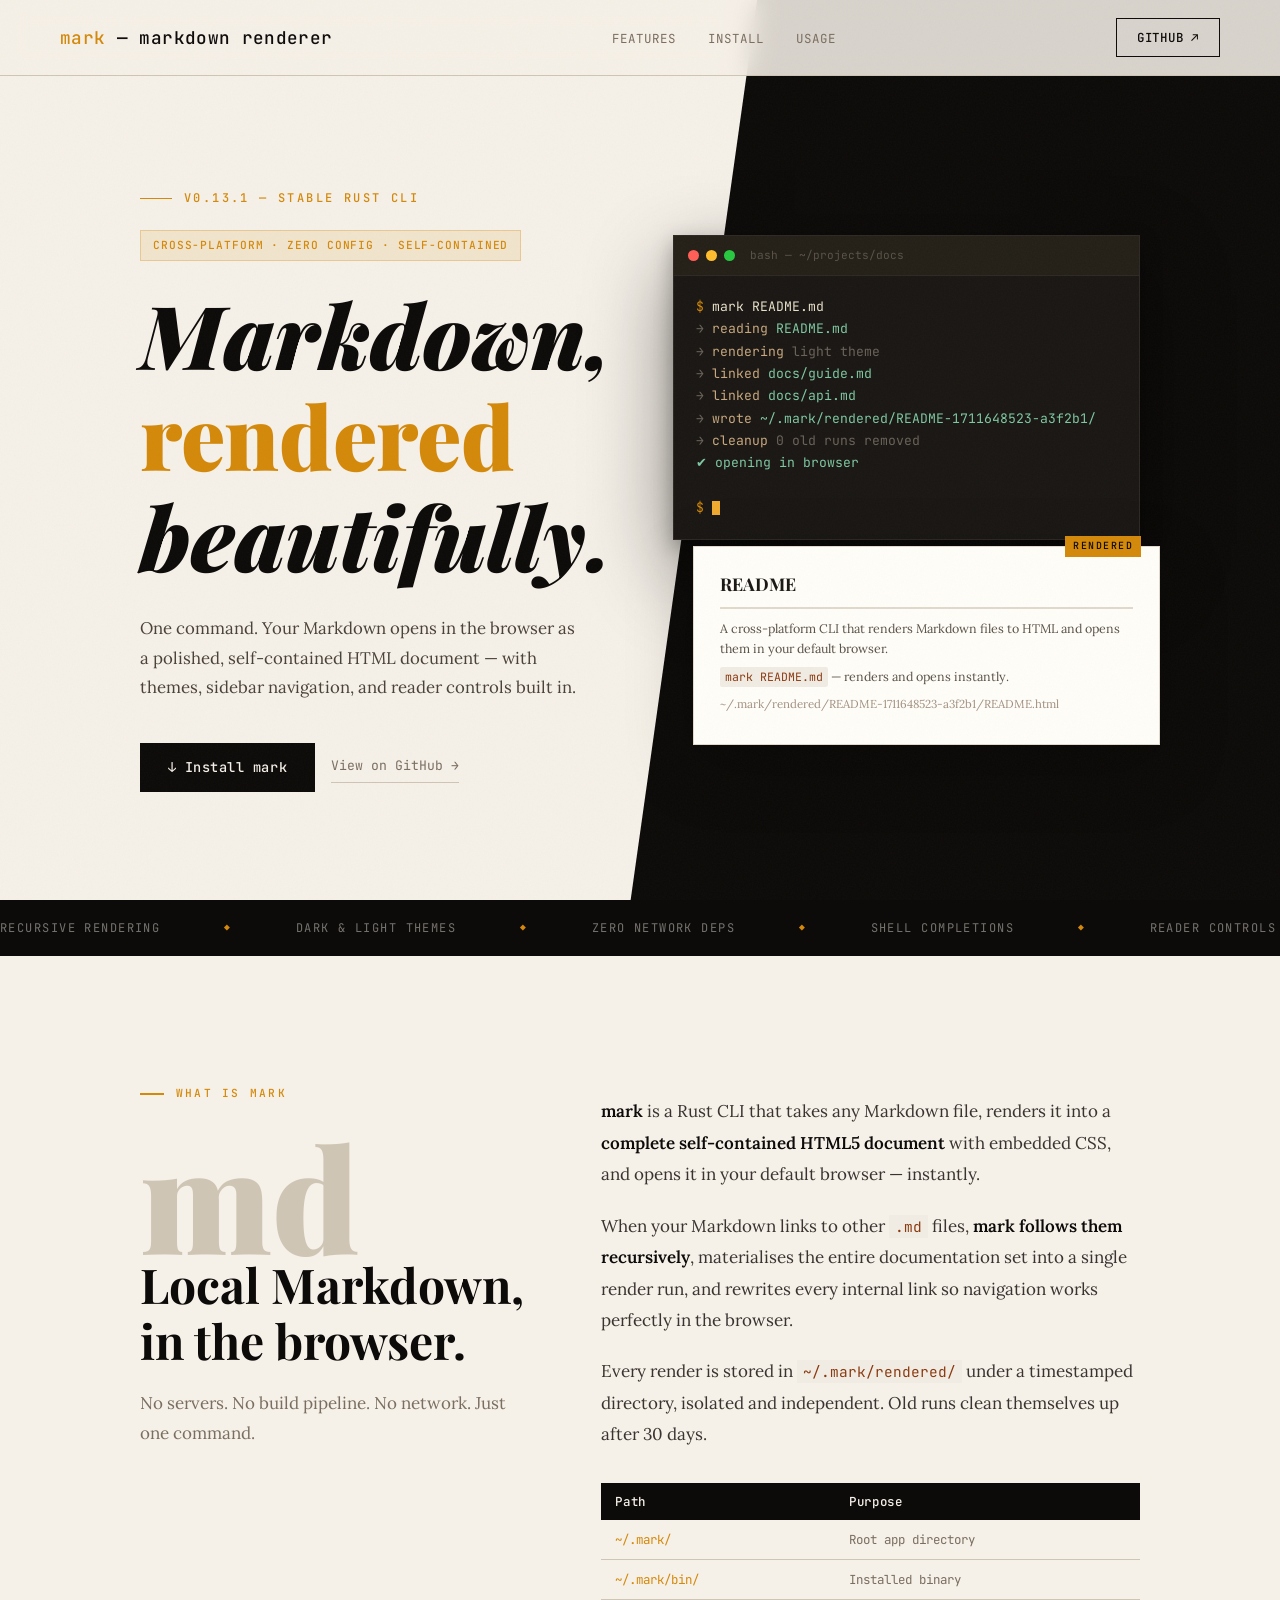
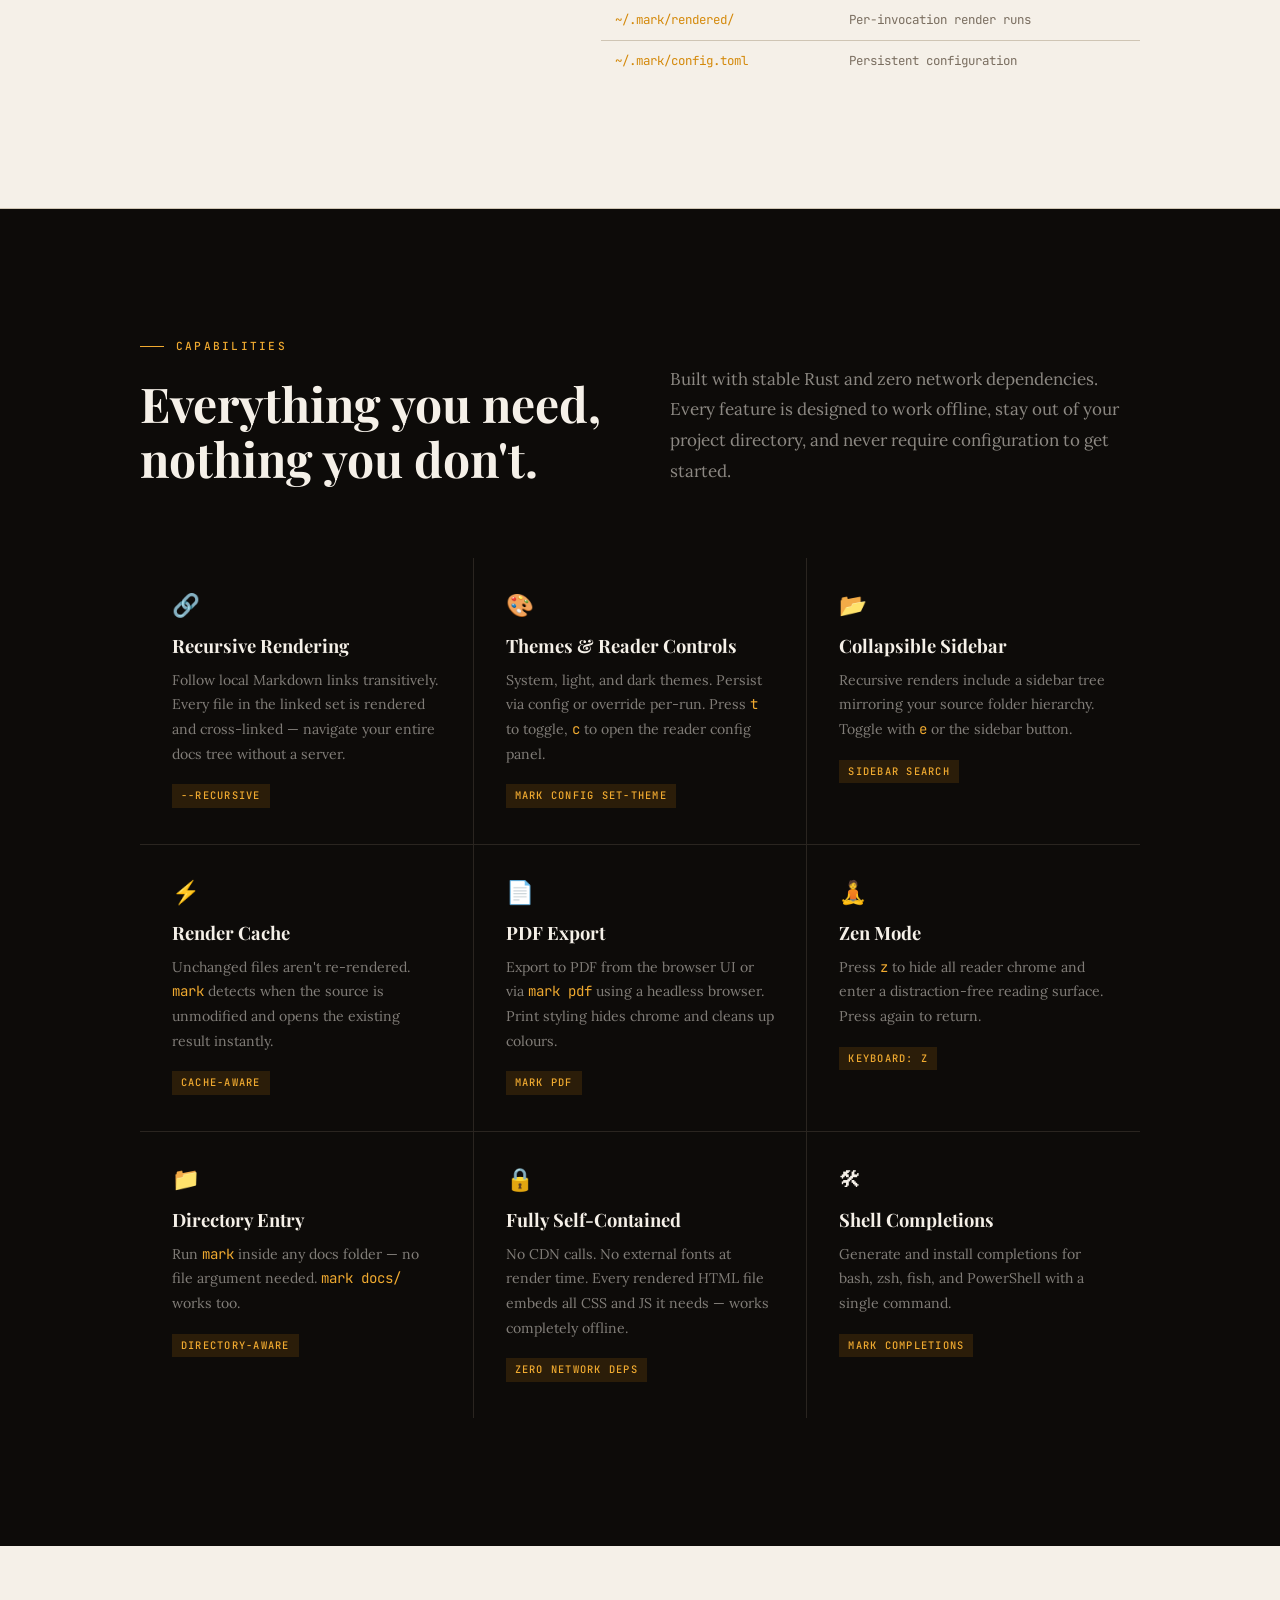
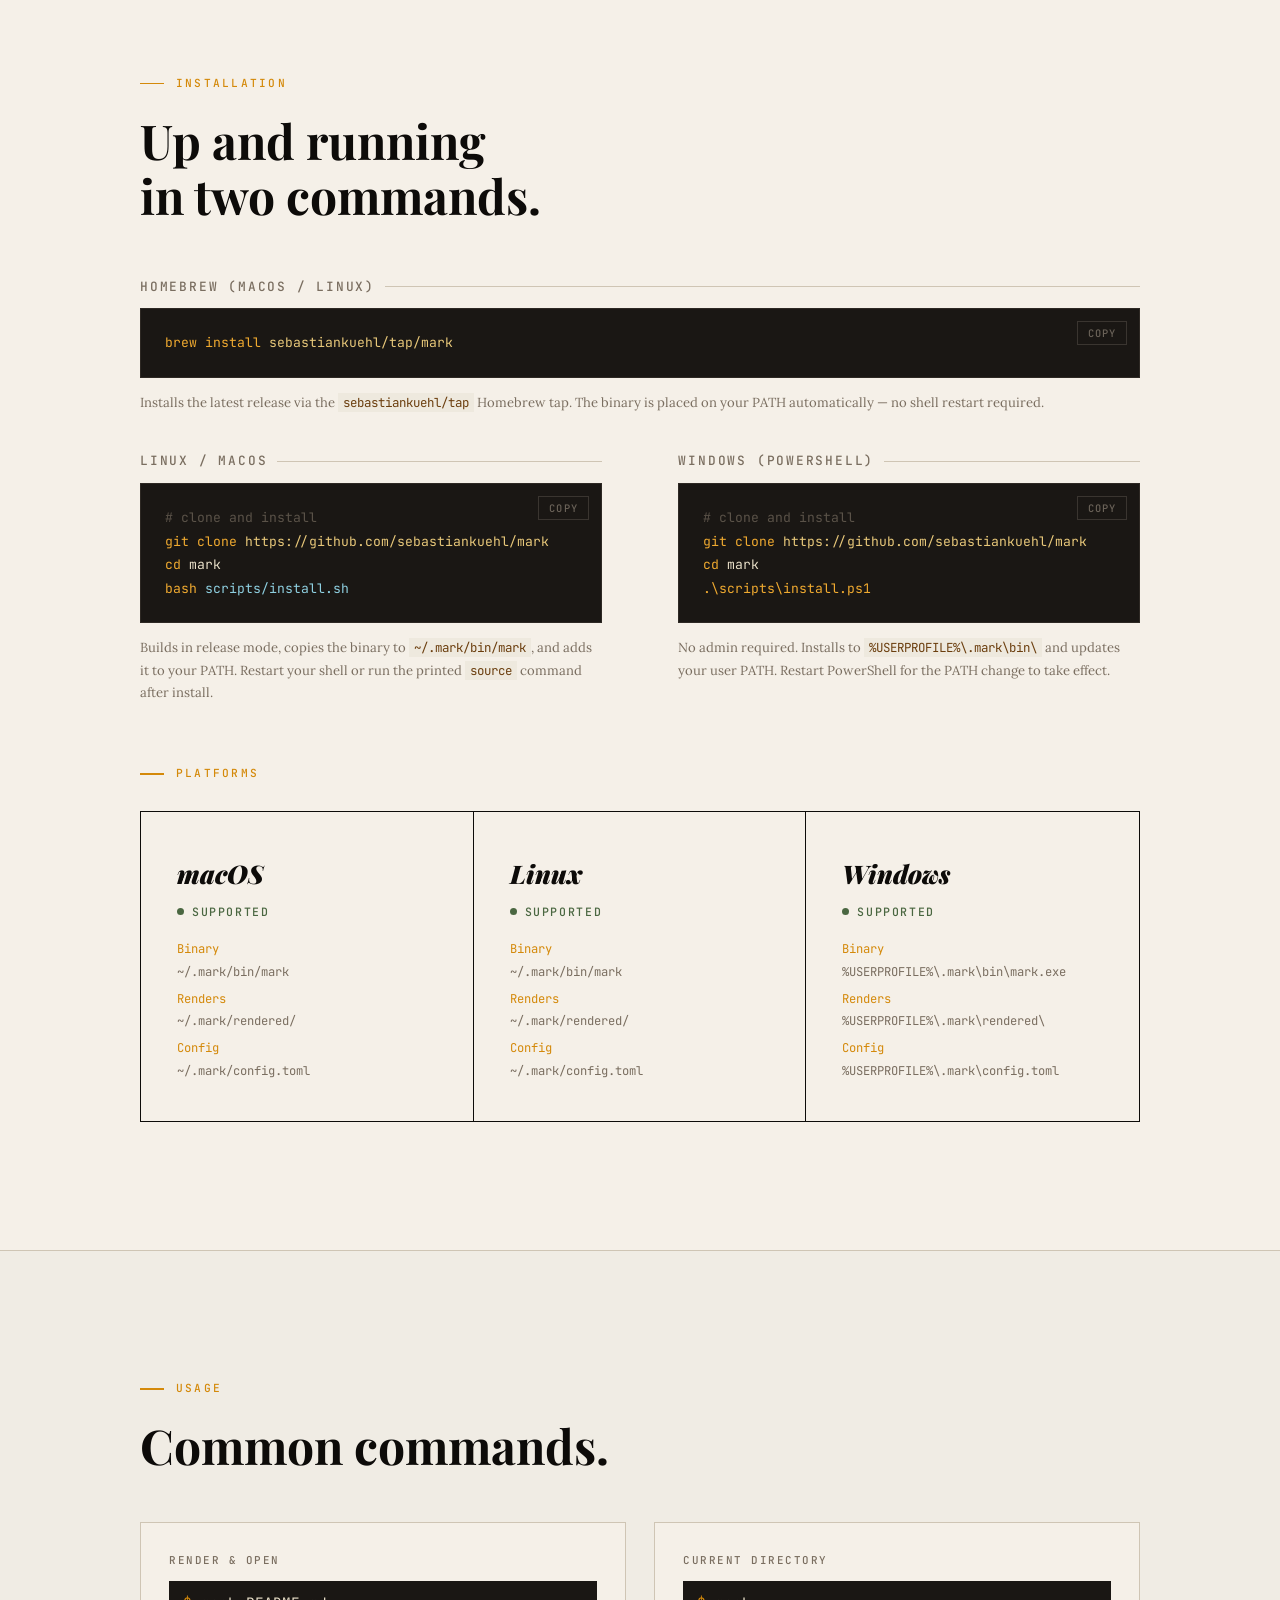
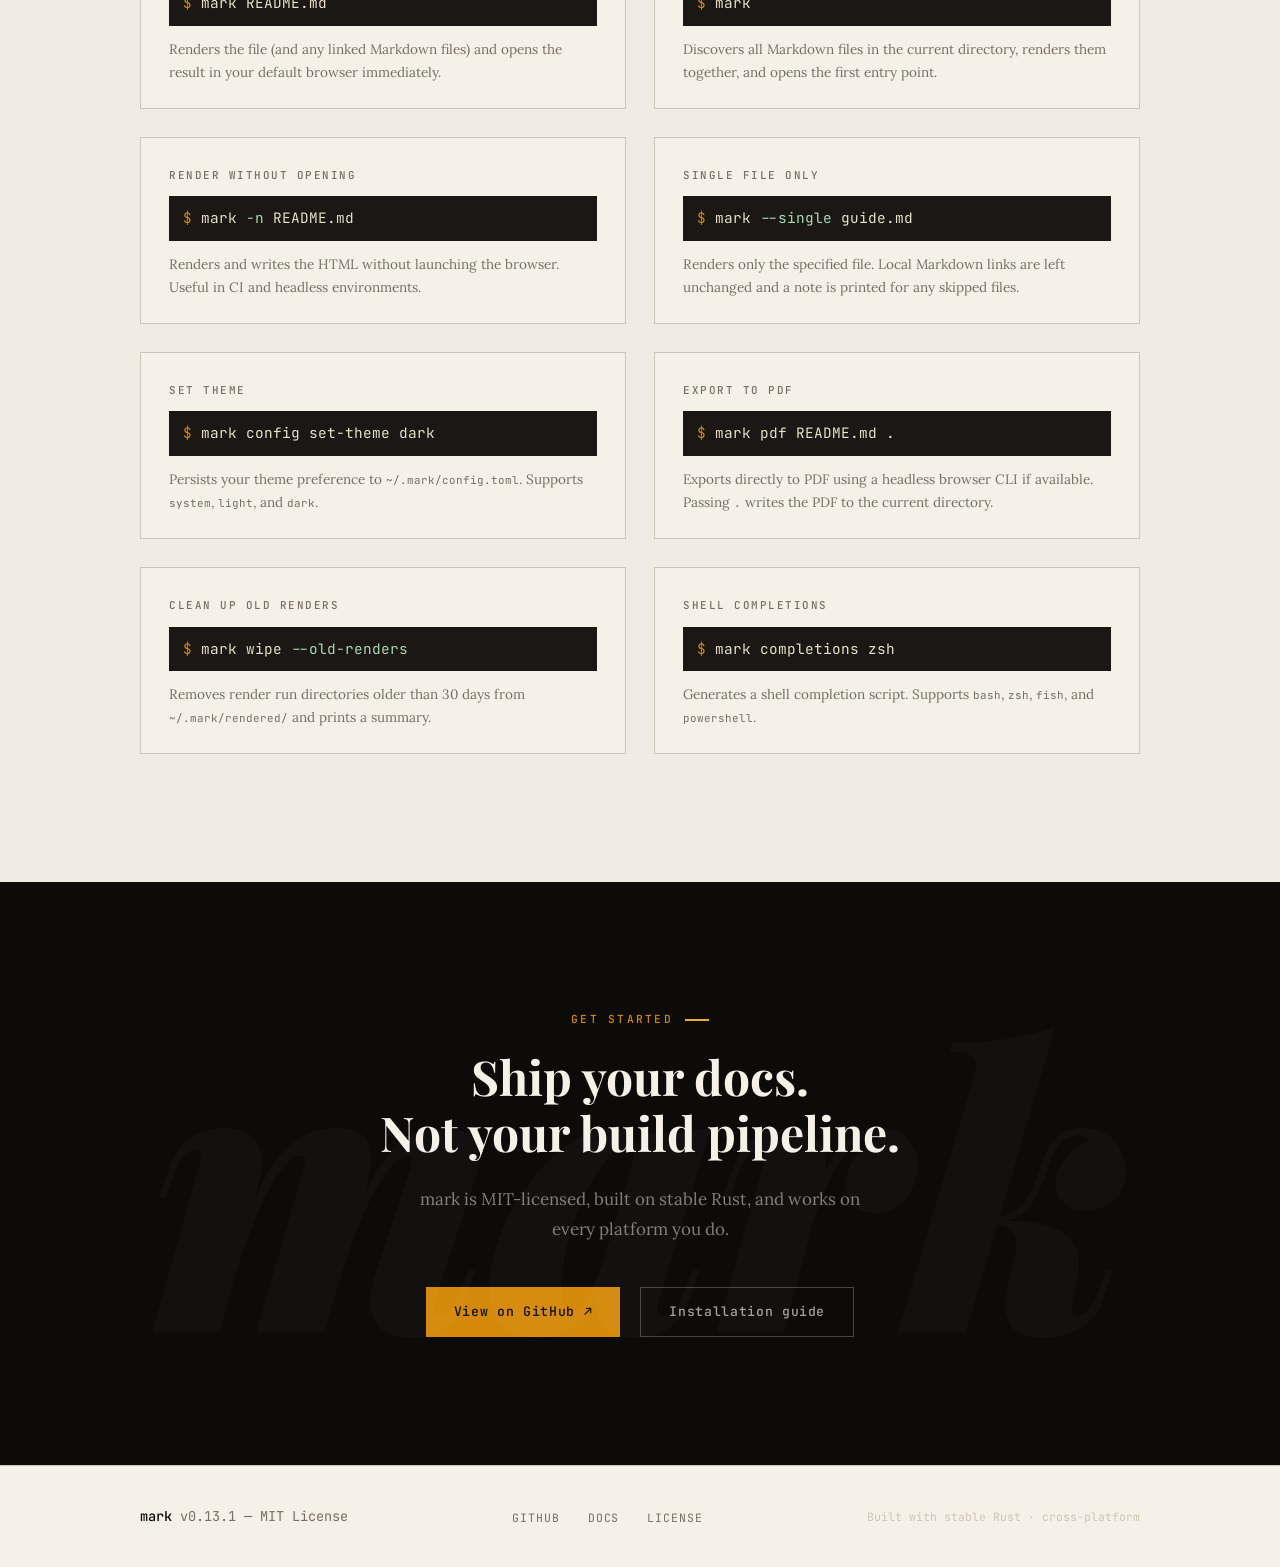
==== commit dfc3b0f8: "landing: fix black-on-black text in usage command blocks .usage-card .cmd was using --ink (#0d0b09) " ====
--- a/index.html
+++ b/index.html
@@ -571,7 +571,7 @@
     .usage-card .cmd {
       font-family: var(--font-mono);
       font-size: .9rem;
-      color: var(--ink);
+      color: var(--code-fg);
       background: var(--code-bg);
       padding: 10px 14px;
       margin-bottom: 12px;
